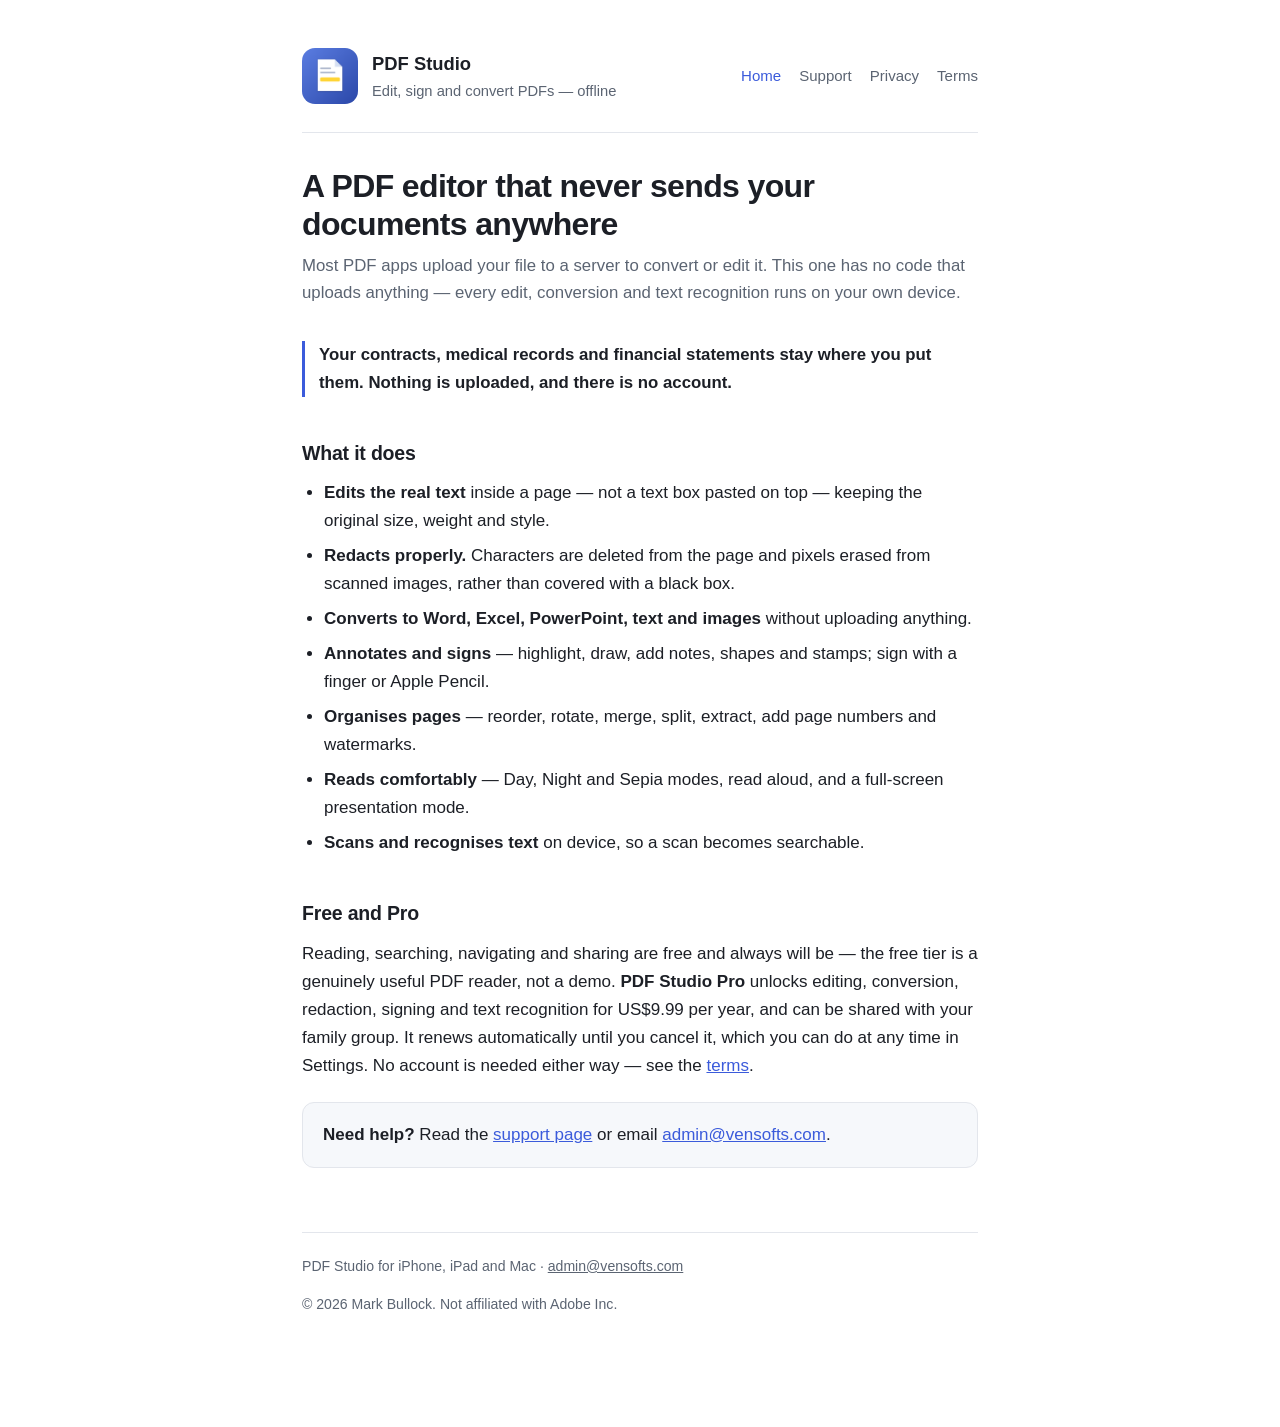
==== docs/index.html @ 3d9847b3 "initial" ====
<!doctype html>
<html lang="en">
<head>
<meta charset="utf-8">
<meta name="viewport" content="width=device-width, initial-scale=1">
<title>PDF Studio — Private Editor</title>
<meta name="description" content="A PDF editor for iPhone, iPad and Mac that works entirely on your device. No account, no cloud, no tracking.">
<link rel="icon" href="icon.png">
<link rel="stylesheet" href="style.css">
</head>
<body>
<div class="wrap">
<header class="site">
    <img src="icon.png" alt="">
    <div>
        <div class="name">PDF Studio</div>
        <div class="tag">Edit, sign and convert PDFs — offline</div>
    </div>
    <nav class="site">
        <a href="index.html" aria-current="page">Home</a>
        <a href="support.html">Support</a>
        <a href="privacy.html">Privacy</a>
        <a href="terms.html">Terms</a>
    </nav>
</header>

<h1>A PDF editor that never sends your documents anywhere</h1>
<p class="lede">Most PDF apps upload your file to a server to convert or edit it.
This one has no code that uploads anything — every edit, conversion and text
recognition runs on your own device.</p>

<div class="key">Your contracts, medical records and financial statements stay
where you put them. Nothing is uploaded, and there is no account.</div>

<h2>What it does</h2>
<ul>
    <li><strong>Edits the real text</strong> inside a page — not a text box pasted on top — keeping the original size, weight and style.</li>
    <li><strong>Redacts properly.</strong> Characters are deleted from the page and pixels erased from scanned images, rather than covered with a black box.</li>
    <li><strong>Converts to Word, Excel, PowerPoint, text and images</strong> without uploading anything.</li>
    <li><strong>Annotates and signs</strong> — highlight, draw, add notes, shapes and stamps; sign with a finger or Apple Pencil.</li>
    <li><strong>Organises pages</strong> — reorder, rotate, merge, split, extract, add page numbers and watermarks.</li>
    <li><strong>Reads comfortably</strong> — Day, Night and Sepia modes, read aloud, and a full-screen presentation mode.</li>
    <li><strong>Scans and recognises text</strong> on device, so a scan becomes searchable.</li>
</ul>

<h2>Free and Pro</h2>
<p>Reading, searching, navigating and sharing are free and always will be — the
free tier is a genuinely useful PDF reader, not a demo. <strong>PDF Studio Pro</strong>
unlocks editing, conversion, redaction, signing and text recognition for
US$9.99 per year, and can be shared with your family group. It renews
automatically until you cancel it, which you can do at any time in Settings. No
account is needed either way — see the <a href="terms.html">terms</a>.</p>

<div class="panel">
    <p><strong>Need help?</strong> Read the <a href="support.html">support page</a>
    or email <a href="mailto:admin@vensofts.com">admin@vensofts.com</a>.</p>
</div>

<footer class="site">
    <p>PDF Studio for iPhone, iPad and Mac ·
       <a href="mailto:admin@vensofts.com">admin@vensofts.com</a></p>
    <p>© 2026 Mark Bullock. Not affiliated with Adobe Inc.</p>
</footer>
</div>
</body>
</html>
---- docs/style.css ----
/* Shared styling for the support and privacy pages.
   One stylesheet, no build step — GitHub Pages serves these as-is. */

:root {
    --ink: #1c1f26;
    --muted: #5b6472;
    --line: #e3e6ec;
    --bg: #ffffff;
    --panel: #f6f8fb;
    --accent: #3b5bdb;
    --accent-ink: #ffffff;
}

@media (prefers-color-scheme: dark) {
    :root {
        --ink: #e8eaee;
        --muted: #9aa4b4;
        --line: #2a2f3a;
        --bg: #14171c;
        --panel: #1b1f27;
        --accent: #6c8cff;
        --accent-ink: #0d1017;
    }
}

* { box-sizing: border-box; }

body {
    margin: 0;
    padding: 0;
    background: var(--bg);
    color: var(--ink);
    font: 17px/1.65 -apple-system, BlinkMacSystemFont, "Segoe UI", Roboto,
          "Helvetica Neue", Arial, sans-serif;
    -webkit-font-smoothing: antialiased;
}

.wrap {
    max-width: 720px;
    margin: 0 auto;
    padding: 48px 22px 96px;
}

header.site {
    display: flex;
    align-items: center;
    gap: 14px;
    padding-bottom: 28px;
    margin-bottom: 34px;
    border-bottom: 1px solid var(--line);
}

header.site img {
    width: 56px;
    height: 56px;
    border-radius: 13px;
    flex: none;
}

header.site .name { font-size: 1.15rem; font-weight: 600; }
header.site .tag { color: var(--muted); font-size: 0.92rem; }

nav.site { margin-left: auto; display: flex; gap: 18px; flex-wrap: wrap; }
nav.site a { color: var(--muted); text-decoration: none; font-size: 0.94rem; }
nav.site a:hover, nav.site a[aria-current] { color: var(--accent); }

h1 { font-size: 2rem; line-height: 1.2; margin: 0 0 8px; letter-spacing: -0.02em; }
h2 { font-size: 1.22rem; margin: 40px 0 10px; letter-spacing: -0.01em; }
h3 { font-size: 1rem; margin: 26px 0 6px; }

.lede { color: var(--muted); font-size: 1.05rem; margin: 0 0 34px; }
.updated { color: var(--muted); font-size: 0.88rem; margin: 0 0 34px; }

p { margin: 0 0 15px; }
ul, ol { margin: 0 0 15px; padding-left: 22px; }
li { margin-bottom: 7px; }

a { color: var(--accent); }

.panel {
    background: var(--panel);
    border: 1px solid var(--line);
    border-radius: 12px;
    padding: 18px 20px;
    margin: 22px 0;
}

.panel p:last-child, .panel ul:last-child { margin-bottom: 0; }

.key {
    font-size: 1.05rem;
    font-weight: 600;
    border-left: 3px solid var(--accent);
    padding-left: 14px;
    margin: 26px 0;
}

table { width: 100%; border-collapse: collapse; margin: 18px 0 24px; font-size: 0.95rem; }
th, td { text-align: left; padding: 9px 10px; border-bottom: 1px solid var(--line); vertical-align: top; }
th { font-weight: 600; }
td.no { color: var(--muted); white-space: nowrap; }

code {
    font-family: ui-monospace, SFMono-Regular, Menlo, monospace;
    font-size: 0.9em;
    background: var(--panel);
    border: 1px solid var(--line);
    border-radius: 5px;
    padding: 1px 5px;
}

.mail {
    display: inline-block;
    background: var(--accent);
    color: var(--accent-ink);
    text-decoration: none;
    font-weight: 600;
    padding: 11px 20px;
    border-radius: 9px;
    margin-top: 6px;
}

footer.site {
    margin-top: 64px;
    padding-top: 22px;
    border-top: 1px solid var(--line);
    color: var(--muted);
    font-size: 0.88rem;
}

footer.site a { color: var(--muted); }

@media (max-width: 620px) {
    .wrap { padding: 30px 18px 70px; }
    header.site { flex-wrap: wrap; }
    nav.site { margin-left: 0; width: 100%; }
    h1 { font-size: 1.6rem; }
}
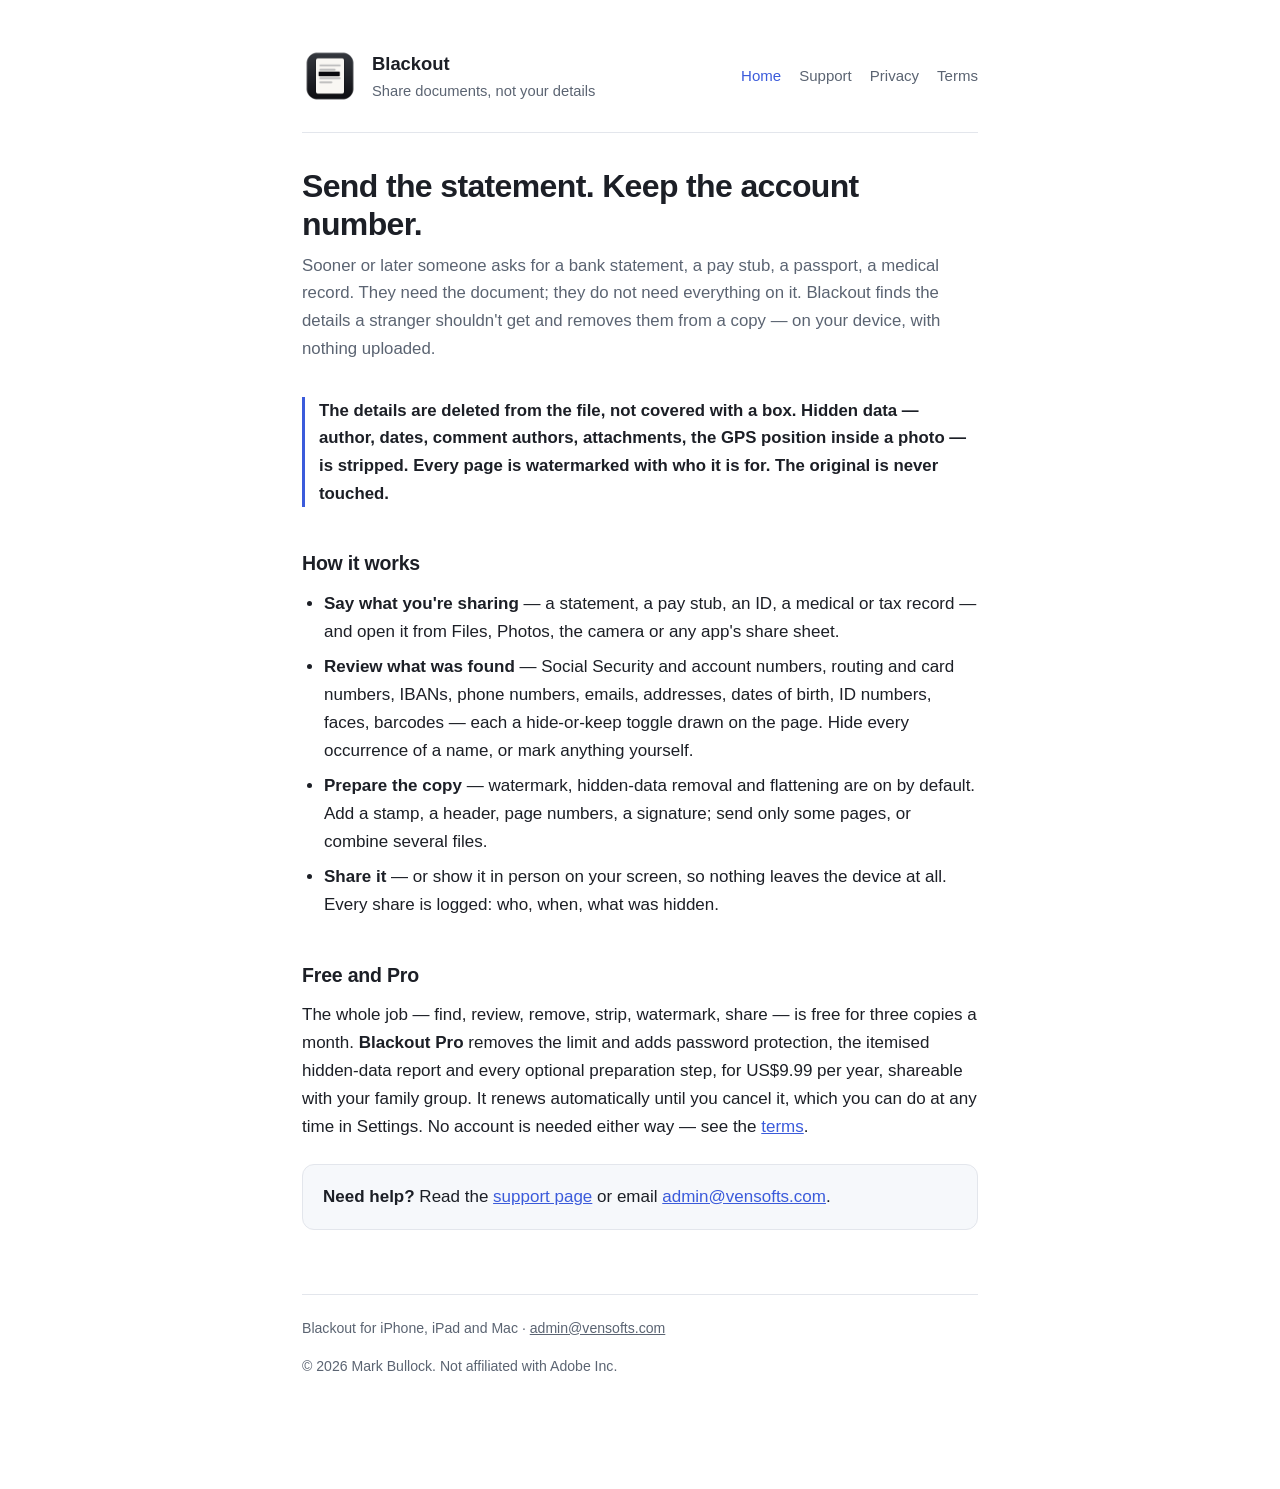
==== commit cefa139a: "update" ====
--- a/docs/index.html
+++ b/docs/index.html
@@ -3,8 +3,8 @@
 <head>
 <meta charset="utf-8">
 <meta name="viewport" content="width=device-width, initial-scale=1">
-<title>PDF Studio — Private Editor</title>
-<meta name="description" content="A PDF editor for iPhone, iPad and Mac that works entirely on your device. No account, no cloud, no tracking.">
+<title>Blackout — Share documents, not your details</title>
+<meta name="description" content="Blackout finds the account numbers, addresses, IDs and faces on a document, removes them from a copy — deleted from the file, not covered — strips hidden data and watermarks every page. All on your device.">
 <link rel="icon" href="icon.png">
 <link rel="stylesheet" href="style.css">
 </head>
@@ -13,8 +13,8 @@
 <header class="site">
     <img src="icon.png" alt="">
     <div>
-        <div class="name">PDF Studio</div>
-        <div class="tag">Edit, sign and convert PDFs — offline</div>
+        <div class="name">Blackout</div>
+        <div class="tag">Share documents, not your details</div>
     </div>
     <nav class="site">
         <a href="index.html" aria-current="page">Home</a>
@@ -24,32 +24,32 @@
     </nav>
 </header>
 
-<h1>A PDF editor that never sends your documents anywhere</h1>
-<p class="lede">Most PDF apps upload your file to a server to convert or edit it.
-This one has no code that uploads anything — every edit, conversion and text
-recognition runs on your own device.</p>
+<h1>Send the statement. Keep the account number.</h1>
+<p class="lede">Sooner or later someone asks for a bank statement, a pay stub,
+a passport, a medical record. They need the document; they do not need
+everything on it. Blackout finds the details a stranger shouldn't get and
+removes them from a copy — on your device, with nothing uploaded.</p>
 
-<div class="key">Your contracts, medical records and financial statements stay
-where you put them. Nothing is uploaded, and there is no account.</div>
+<div class="key">The details are deleted from the file, not covered with a
+box. Hidden data — author, dates, comment authors, attachments, the GPS
+position inside a photo — is stripped. Every page is watermarked with who it
+is for. The original is never touched.</div>
 
-<h2>What it does</h2>
+<h2>How it works</h2>
 <ul>
-    <li><strong>Edits the real text</strong> inside a page — not a text box pasted on top — keeping the original size, weight and style.</li>
-    <li><strong>Redacts properly.</strong> Characters are deleted from the page and pixels erased from scanned images, rather than covered with a black box.</li>
-    <li><strong>Converts to Word, Excel, PowerPoint, text and images</strong> without uploading anything.</li>
-    <li><strong>Annotates and signs</strong> — highlight, draw, add notes, shapes and stamps; sign with a finger or Apple Pencil.</li>
-    <li><strong>Organises pages</strong> — reorder, rotate, merge, split, extract, add page numbers and watermarks.</li>
-    <li><strong>Reads comfortably</strong> — Day, Night and Sepia modes, read aloud, and a full-screen presentation mode.</li>
-    <li><strong>Scans and recognises text</strong> on device, so a scan becomes searchable.</li>
+    <li><strong>Say what you're sharing</strong> — a statement, a pay stub, an ID, a medical or tax record — and open it from Files, Photos, the camera or any app's share sheet.</li>
+    <li><strong>Review what was found</strong> — Social Security and account numbers, routing and card numbers, IBANs, phone numbers, emails, addresses, dates of birth, ID numbers, faces, barcodes — each a hide-or-keep toggle drawn on the page. Hide every occurrence of a name, or mark anything yourself.</li>
+    <li><strong>Prepare the copy</strong> — watermark, hidden-data removal and flattening are on by default. Add a stamp, a header, page numbers, a signature; send only some pages, or combine several files.</li>
+    <li><strong>Share it</strong> — or show it in person on your screen, so nothing leaves the device at all. Every share is logged: who, when, what was hidden.</li>
 </ul>
 
 <h2>Free and Pro</h2>
-<p>Reading, searching, navigating and sharing are free and always will be — the
-free tier is a genuinely useful PDF reader, not a demo. <strong>PDF Studio Pro</strong>
-unlocks editing, conversion, redaction, signing and text recognition for
-US$9.99 per year, and can be shared with your family group. It renews
-automatically until you cancel it, which you can do at any time in Settings. No
-account is needed either way — see the <a href="terms.html">terms</a>.</p>
+<p>The whole job — find, review, remove, strip, watermark, share — is free for
+three copies a month. <strong>Blackout Pro</strong> removes the limit and adds
+password protection, the itemised hidden-data report and every optional
+preparation step, for US$9.99 per year, shareable with your family group. It
+renews automatically until you cancel it, which you can do at any time in
+Settings. No account is needed either way — see the <a href="terms.html">terms</a>.</p>
 
 <div class="panel">
     <p><strong>Need help?</strong> Read the <a href="support.html">support page</a>
@@ -57,7 +57,7 @@
 </div>
 
 <footer class="site">
-    <p>PDF Studio for iPhone, iPad and Mac ·
+    <p>Blackout for iPhone, iPad and Mac ·
        <a href="mailto:admin@vensofts.com">admin@vensofts.com</a></p>
     <p>© 2026 Mark Bullock. Not affiliated with Adobe Inc.</p>
 </footer>
